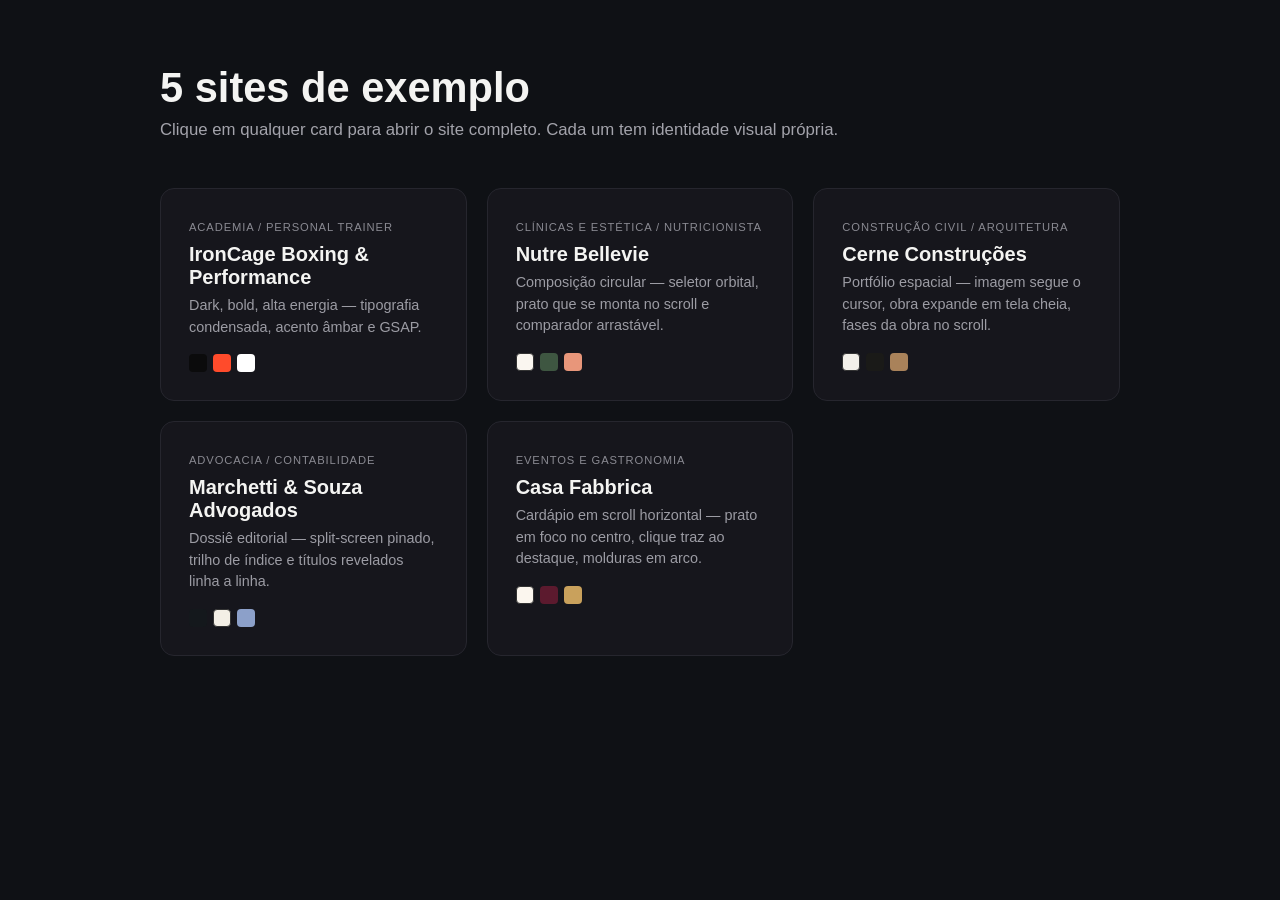
==== index.html @ dc3c498c "Initial commit: 5 premium website templates Academia (boxfit), nutricionista (orbital selector), con" ====
<!doctype html>
<html lang="pt-BR">
<head>
<meta charset="UTF-8">
<meta name="viewport" content="width=device-width, initial-scale=1.0">
<title>Templates — Índice</title>
<style>
  * { margin: 0; padding: 0; box-sizing: border-box; }
  body {
    font-family: -apple-system, "Segoe UI", Inter, Arial, sans-serif;
    background: #0f1115;
    color: #f4f4f2;
    min-height: 100vh;
    padding: 4rem 1.5rem;
  }
  .wrap { max-width: 960px; margin: 0 auto; }
  h1 { font-size: clamp(1.8rem, 4vw, 2.6rem); margin-bottom: 0.5rem; }
  p.lead { color: #a3a3ab; margin-bottom: 3rem; font-size: 1.05rem; }
  .grid {
    display: grid;
    grid-template-columns: repeat(auto-fit, minmax(260px, 1fr));
    gap: 1.25rem;
  }
  a.card {
    display: block;
    border: 1px solid #26262e;
    border-radius: 14px;
    padding: 1.75rem;
    text-decoration: none;
    color: inherit;
    background: #16161c;
    transition: transform 0.2s ease, border-color 0.2s ease, background 0.2s ease;
  }
  a.card:hover {
    transform: translateY(-3px);
    border-color: #444;
    background: #1c1c24;
  }
  .tag {
    display: inline-block;
    font-size: 0.7rem;
    letter-spacing: 0.08em;
    text-transform: uppercase;
    color: #8a8a92;
    margin-bottom: 0.6rem;
  }
  .card h2 { font-size: 1.25rem; margin-bottom: 0.4rem; }
  .card p { font-size: 0.9rem; color: #9c9ca4; line-height: 1.5; }
  .swatch { display: flex; gap: 6px; margin-top: 1rem; }
  .swatch span { width: 18px; height: 18px; border-radius: 4px; display: inline-block; }
</style>
</head>
<body>
  <div class="wrap">
    <h1>5 sites de exemplo</h1>
    <p class="lead">Clique em qualquer card para abrir o site completo. Cada um tem identidade visual própria.</p>
    <div class="grid">
      <a class="card" href="site-01-boxfit/index.html">
        <span class="tag">Academia / Personal Trainer</span>
        <h2>IronCage Boxing &amp; Performance</h2>
        <p>Dark, bold, alta energia — tipografia condensada, acento âmbar e GSAP.</p>
        <div class="swatch"><span style="background:#0B0B0C"></span><span style="background:#FF4B2B"></span><span style="background:#FFFFFF"></span></div>
      </a>
      <a class="card" href="site-02-nutricionista/index.html">
        <span class="tag">Clínicas e Estética / Nutricionista</span>
        <h2>Nutre Bellevie</h2>
        <p>Composição circular — seletor orbital, prato que se monta no scroll e comparador arrastável.</p>
        <div class="swatch"><span style="background:#FAF6F0;border:1px solid #333"></span><span style="background:#3E5641"></span><span style="background:#E8967A"></span></div>
      </a>
      <a class="card" href="site-03-construtora/index.html">
        <span class="tag">Construção Civil / Arquitetura</span>
        <h2>Cerne Construções</h2>
        <p>Portfólio espacial — imagem segue o cursor, obra expande em tela cheia, fases da obra no scroll.</p>
        <div class="swatch"><span style="background:#F3F0EA;border:1px solid #333"></span><span style="background:#1A1A18"></span><span style="background:#A9825A"></span></div>
      </a>
      <a class="card" href="site-04-advocacia/index.html">
        <span class="tag">Advocacia / Contabilidade</span>
        <h2>Marchetti &amp; Souza Advogados</h2>
        <p>Dossiê editorial — split-screen pinado, trilho de índice e títulos revelados linha a linha.</p>
        <div class="swatch"><span style="background:#14181C"></span><span style="background:#F3EFE6;border:1px solid #333"></span><span style="background:#8CA0C9"></span></div>
      </a>
      <a class="card" href="site-05-gastronomia/index.html">
        <span class="tag">Eventos e Gastronomia</span>
        <h2>Casa Fabbrica</h2>
        <p>Cardápio em scroll horizontal — prato em foco no centro, clique traz ao destaque, molduras em arco.</p>
        <div class="swatch"><span style="background:#FBF6EE;border:1px solid #333"></span><span style="background:#5C1A2E"></span><span style="background:#C9A15C"></span></div>
      </a>
    </div>
  </div>
</body>
</html>
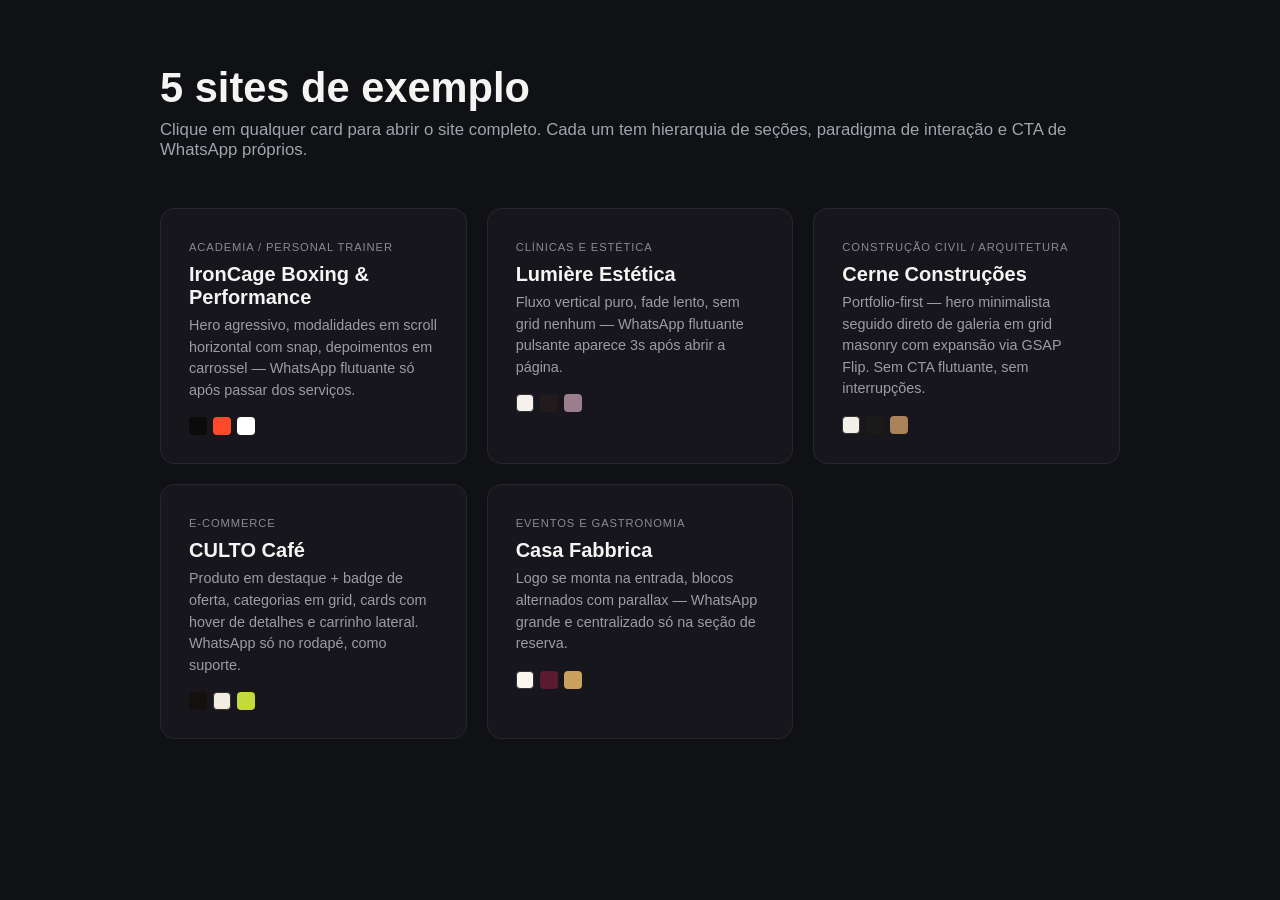
==== commit 69519f39: "Refactor all 5 templates: distinct section order, layout mechanic and WhatsApp CTA per niche Each si" ====
--- a/index.html
+++ b/index.html
@@ -53,36 +53,36 @@
 <body>
   <div class="wrap">
     <h1>5 sites de exemplo</h1>
-    <p class="lead">Clique em qualquer card para abrir o site completo. Cada um tem identidade visual própria.</p>
+    <p class="lead">Clique em qualquer card para abrir o site completo. Cada um tem hierarquia de seções, paradigma de interação e CTA de WhatsApp próprios.</p>
     <div class="grid">
       <a class="card" href="site-01-boxfit/index.html">
         <span class="tag">Academia / Personal Trainer</span>
         <h2>IronCage Boxing &amp; Performance</h2>
-        <p>Dark, bold, alta energia — tipografia condensada, acento âmbar e GSAP.</p>
+        <p>Hero agressivo, modalidades em scroll horizontal com snap, depoimentos em carrossel — WhatsApp flutuante só após passar dos serviços.</p>
         <div class="swatch"><span style="background:#0B0B0C"></span><span style="background:#FF4B2B"></span><span style="background:#FFFFFF"></span></div>
       </a>
       <a class="card" href="site-02-nutricionista/index.html">
-        <span class="tag">Clínicas e Estética / Nutricionista</span>
-        <h2>Nutre Bellevie</h2>
-        <p>Composição circular — seletor orbital, prato que se monta no scroll e comparador arrastável.</p>
-        <div class="swatch"><span style="background:#FAF6F0;border:1px solid #333"></span><span style="background:#3E5641"></span><span style="background:#E8967A"></span></div>
+        <span class="tag">Clínicas e Estética</span>
+        <h2>Lumière Estética</h2>
+        <p>Fluxo vertical puro, fade lento, sem grid nenhum — WhatsApp flutuante pulsante aparece 3s após abrir a página.</p>
+        <div class="swatch"><span style="background:#F6F1ED;border:1px solid #333"></span><span style="background:#211B1E"></span><span style="background:#9B7E8C"></span></div>
       </a>
       <a class="card" href="site-03-construtora/index.html">
         <span class="tag">Construção Civil / Arquitetura</span>
         <h2>Cerne Construções</h2>
-        <p>Portfólio espacial — imagem segue o cursor, obra expande em tela cheia, fases da obra no scroll.</p>
+        <p>Portfolio-first — hero minimalista seguido direto de galeria em grid masonry com expansão via GSAP Flip. Sem CTA flutuante, sem interrupções.</p>
         <div class="swatch"><span style="background:#F3F0EA;border:1px solid #333"></span><span style="background:#1A1A18"></span><span style="background:#A9825A"></span></div>
       </a>
-      <a class="card" href="site-04-advocacia/index.html">
-        <span class="tag">Advocacia / Contabilidade</span>
-        <h2>Marchetti &amp; Souza Advogados</h2>
-        <p>Dossiê editorial — split-screen pinado, trilho de índice e títulos revelados linha a linha.</p>
-        <div class="swatch"><span style="background:#14181C"></span><span style="background:#F3EFE6;border:1px solid #333"></span><span style="background:#8CA0C9"></span></div>
+      <a class="card" href="site-04-ecommerce/index.html">
+        <span class="tag">E-commerce</span>
+        <h2>CULTO Café</h2>
+        <p>Produto em destaque + badge de oferta, categorias em grid, cards com hover de detalhes e carrinho lateral. WhatsApp só no rodapé, como suporte.</p>
+        <div class="swatch"><span style="background:#14100D"></span><span style="background:#F2ECE1;border:1px solid #333"></span><span style="background:#C4D93B"></span></div>
       </a>
       <a class="card" href="site-05-gastronomia/index.html">
         <span class="tag">Eventos e Gastronomia</span>
         <h2>Casa Fabbrica</h2>
-        <p>Cardápio em scroll horizontal — prato em foco no centro, clique traz ao destaque, molduras em arco.</p>
+        <p>Logo se monta na entrada, blocos alternados com parallax — WhatsApp grande e centralizado só na seção de reserva.</p>
         <div class="swatch"><span style="background:#FBF6EE;border:1px solid #333"></span><span style="background:#5C1A2E"></span><span style="background:#C9A15C"></span></div>
       </a>
     </div>
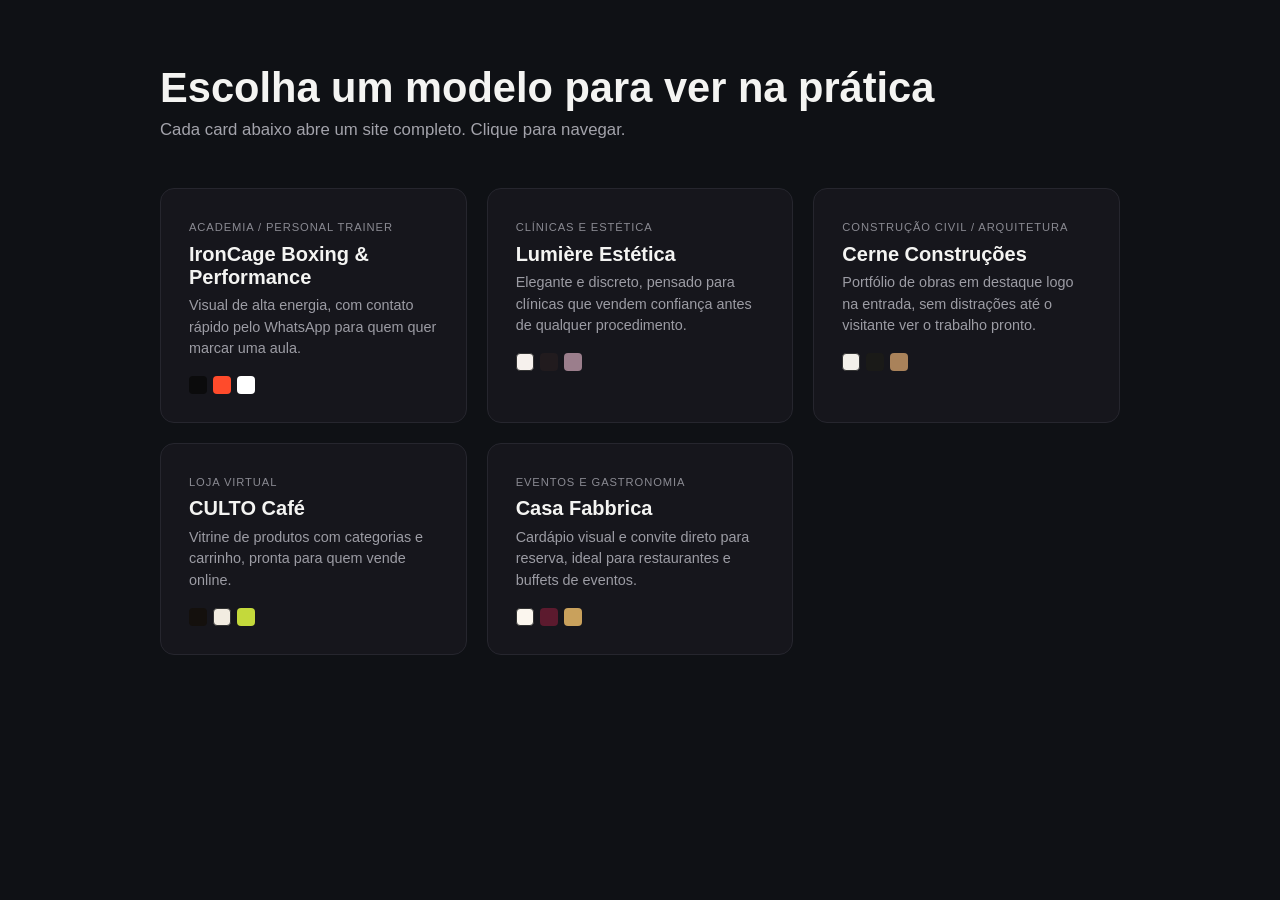
==== commit 41067b69: "Remove em dashes from all visible copy and simplify the landing page Em dashes read as an AI-writing" ====
--- a/index.html
+++ b/index.html
@@ -3,7 +3,7 @@
 <head>
 <meta charset="UTF-8">
 <meta name="viewport" content="width=device-width, initial-scale=1.0">
-<title>Templates — Índice</title>
+<title>Modelos de Site</title>
 <style>
   * { margin: 0; padding: 0; box-sizing: border-box; }
   body {
@@ -52,37 +52,37 @@
 </head>
 <body>
   <div class="wrap">
-    <h1>5 sites de exemplo</h1>
-    <p class="lead">Clique em qualquer card para abrir o site completo. Cada um tem hierarquia de seções, paradigma de interação e CTA de WhatsApp próprios.</p>
+    <h1>Escolha um modelo para ver na prática</h1>
+    <p class="lead">Cada card abaixo abre um site completo. Clique para navegar.</p>
     <div class="grid">
       <a class="card" href="site-01-boxfit/index.html">
         <span class="tag">Academia / Personal Trainer</span>
         <h2>IronCage Boxing &amp; Performance</h2>
-        <p>Hero agressivo, modalidades em scroll horizontal com snap, depoimentos em carrossel — WhatsApp flutuante só após passar dos serviços.</p>
+        <p>Visual de alta energia, com contato rápido pelo WhatsApp para quem quer marcar uma aula.</p>
         <div class="swatch"><span style="background:#0B0B0C"></span><span style="background:#FF4B2B"></span><span style="background:#FFFFFF"></span></div>
       </a>
       <a class="card" href="site-02-nutricionista/index.html">
         <span class="tag">Clínicas e Estética</span>
         <h2>Lumière Estética</h2>
-        <p>Fluxo vertical puro, fade lento, sem grid nenhum — WhatsApp flutuante pulsante aparece 3s após abrir a página.</p>
+        <p>Elegante e discreto, pensado para clínicas que vendem confiança antes de qualquer procedimento.</p>
         <div class="swatch"><span style="background:#F6F1ED;border:1px solid #333"></span><span style="background:#211B1E"></span><span style="background:#9B7E8C"></span></div>
       </a>
       <a class="card" href="site-03-construtora/index.html">
         <span class="tag">Construção Civil / Arquitetura</span>
         <h2>Cerne Construções</h2>
-        <p>Portfolio-first — hero minimalista seguido direto de galeria em grid masonry com expansão via GSAP Flip. Sem CTA flutuante, sem interrupções.</p>
+        <p>Portfólio de obras em destaque logo na entrada, sem distrações até o visitante ver o trabalho pronto.</p>
         <div class="swatch"><span style="background:#F3F0EA;border:1px solid #333"></span><span style="background:#1A1A18"></span><span style="background:#A9825A"></span></div>
       </a>
       <a class="card" href="site-04-ecommerce/index.html">
-        <span class="tag">E-commerce</span>
+        <span class="tag">Loja Virtual</span>
         <h2>CULTO Café</h2>
-        <p>Produto em destaque + badge de oferta, categorias em grid, cards com hover de detalhes e carrinho lateral. WhatsApp só no rodapé, como suporte.</p>
+        <p>Vitrine de produtos com categorias e carrinho, pronta para quem vende online.</p>
         <div class="swatch"><span style="background:#14100D"></span><span style="background:#F2ECE1;border:1px solid #333"></span><span style="background:#C4D93B"></span></div>
       </a>
       <a class="card" href="site-05-gastronomia/index.html">
         <span class="tag">Eventos e Gastronomia</span>
         <h2>Casa Fabbrica</h2>
-        <p>Logo se monta na entrada, blocos alternados com parallax — WhatsApp grande e centralizado só na seção de reserva.</p>
+        <p>Cardápio visual e convite direto para reserva, ideal para restaurantes e buffets de eventos.</p>
         <div class="swatch"><span style="background:#FBF6EE;border:1px solid #333"></span><span style="background:#5C1A2E"></span><span style="background:#C9A15C"></span></div>
       </a>
     </div>
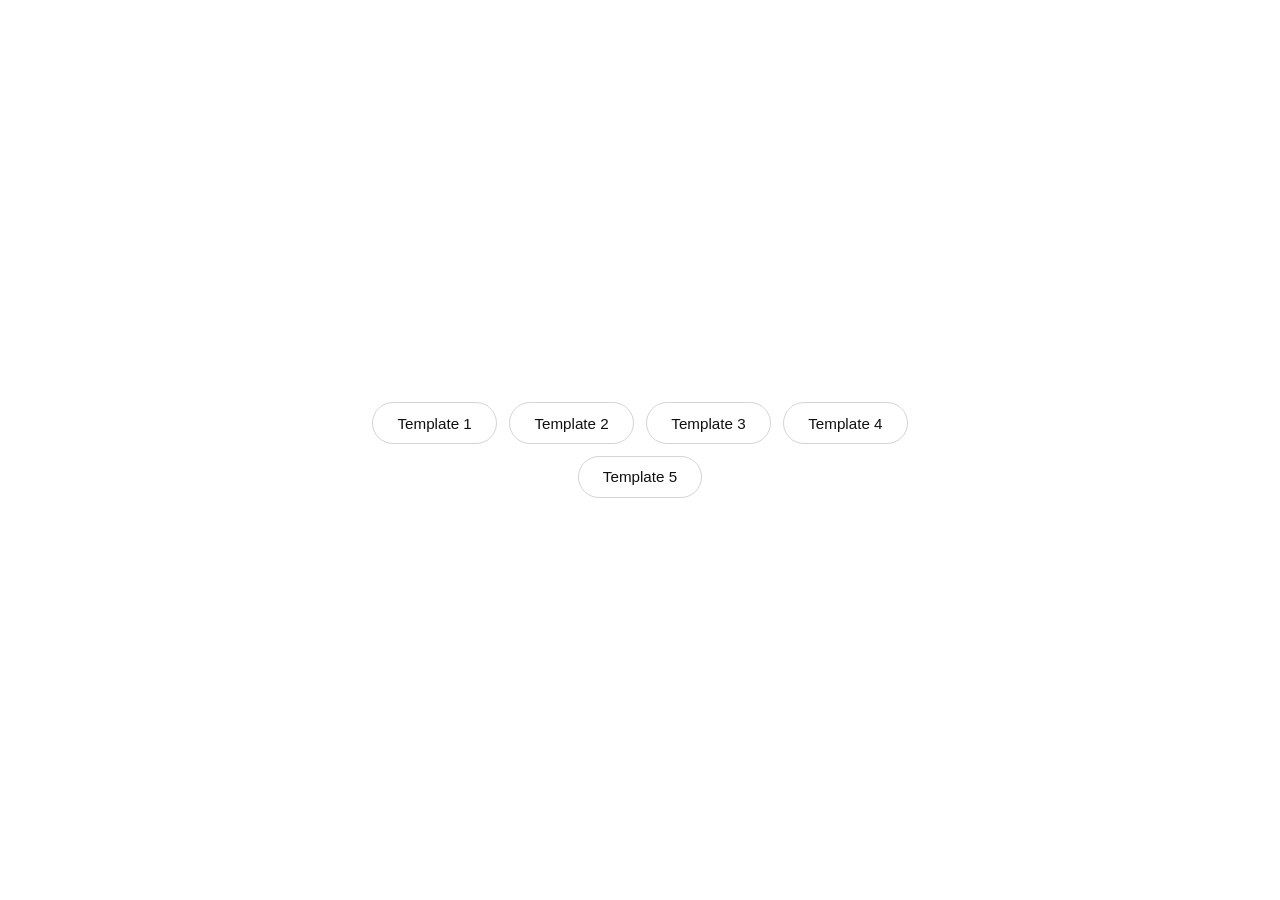
==== commit 06aedf33: "Simplify the landing page to a plain white list of template pills Replaced the dark card grid (busin" ====
--- a/index.html
+++ b/index.html
@@ -7,85 +7,45 @@
 <style>
   * { margin: 0; padding: 0; box-sizing: border-box; }
   body {
-    font-family: -apple-system, "Segoe UI", Inter, Arial, sans-serif;
-    background: #0f1115;
-    color: #f4f4f2;
+    font-family: -apple-system, "Segoe UI", Arial, sans-serif;
+    background: #ffffff;
+    color: #111111;
     min-height: 100vh;
-    padding: 4rem 1.5rem;
+    display: flex;
+    align-items: center;
+    justify-content: center;
+    padding: 2rem 1.5rem;
   }
-  .wrap { max-width: 960px; margin: 0 auto; }
-  h1 { font-size: clamp(1.8rem, 4vw, 2.6rem); margin-bottom: 0.5rem; }
-  p.lead { color: #a3a3ab; margin-bottom: 3rem; font-size: 1.05rem; }
-  .grid {
-    display: grid;
-    grid-template-columns: repeat(auto-fit, minmax(260px, 1fr));
-    gap: 1.25rem;
+  .list {
+    display: flex;
+    flex-wrap: wrap;
+    justify-content: center;
+    gap: 0.75rem;
+    max-width: 640px;
   }
-  a.card {
-    display: block;
-    border: 1px solid #26262e;
-    border-radius: 14px;
-    padding: 1.75rem;
+  a.pill {
+    display: inline-block;
+    padding: 0.75em 1.6em;
+    border: 1px solid #d5d5d5;
+    border-radius: 999px;
     text-decoration: none;
-    color: inherit;
-    background: #16161c;
-    transition: transform 0.2s ease, border-color 0.2s ease, background 0.2s ease;
+    color: #111111;
+    font-size: 0.95rem;
+    transition: border-color 0.15s ease, background 0.15s ease;
   }
-  a.card:hover {
-    transform: translateY(-3px);
-    border-color: #444;
-    background: #1c1c24;
+  a.pill:hover {
+    border-color: #111111;
+    background: #f5f5f5;
   }
-  .tag {
-    display: inline-block;
-    font-size: 0.7rem;
-    letter-spacing: 0.08em;
-    text-transform: uppercase;
-    color: #8a8a92;
-    margin-bottom: 0.6rem;
-  }
-  .card h2 { font-size: 1.25rem; margin-bottom: 0.4rem; }
-  .card p { font-size: 0.9rem; color: #9c9ca4; line-height: 1.5; }
-  .swatch { display: flex; gap: 6px; margin-top: 1rem; }
-  .swatch span { width: 18px; height: 18px; border-radius: 4px; display: inline-block; }
 </style>
 </head>
 <body>
-  <div class="wrap">
-    <h1>Escolha um modelo para ver na prática</h1>
-    <p class="lead">Cada card abaixo abre um site completo. Clique para navegar.</p>
-    <div class="grid">
-      <a class="card" href="site-01-boxfit/index.html">
-        <span class="tag">Academia / Personal Trainer</span>
-        <h2>IronCage Boxing &amp; Performance</h2>
-        <p>Visual de alta energia, com contato rápido pelo WhatsApp para quem quer marcar uma aula.</p>
-        <div class="swatch"><span style="background:#0B0B0C"></span><span style="background:#FF4B2B"></span><span style="background:#FFFFFF"></span></div>
-      </a>
-      <a class="card" href="site-02-nutricionista/index.html">
-        <span class="tag">Clínicas e Estética</span>
-        <h2>Lumière Estética</h2>
-        <p>Elegante e discreto, pensado para clínicas que vendem confiança antes de qualquer procedimento.</p>
-        <div class="swatch"><span style="background:#F6F1ED;border:1px solid #333"></span><span style="background:#211B1E"></span><span style="background:#9B7E8C"></span></div>
-      </a>
-      <a class="card" href="site-03-construtora/index.html">
-        <span class="tag">Construção Civil / Arquitetura</span>
-        <h2>Cerne Construções</h2>
-        <p>Portfólio de obras em destaque logo na entrada, sem distrações até o visitante ver o trabalho pronto.</p>
-        <div class="swatch"><span style="background:#F3F0EA;border:1px solid #333"></span><span style="background:#1A1A18"></span><span style="background:#A9825A"></span></div>
-      </a>
-      <a class="card" href="site-04-ecommerce/index.html">
-        <span class="tag">Loja Virtual</span>
-        <h2>CULTO Café</h2>
-        <p>Vitrine de produtos com categorias e carrinho, pronta para quem vende online.</p>
-        <div class="swatch"><span style="background:#14100D"></span><span style="background:#F2ECE1;border:1px solid #333"></span><span style="background:#C4D93B"></span></div>
-      </a>
-      <a class="card" href="site-05-gastronomia/index.html">
-        <span class="tag">Eventos e Gastronomia</span>
-        <h2>Casa Fabbrica</h2>
-        <p>Cardápio visual e convite direto para reserva, ideal para restaurantes e buffets de eventos.</p>
-        <div class="swatch"><span style="background:#FBF6EE;border:1px solid #333"></span><span style="background:#5C1A2E"></span><span style="background:#C9A15C"></span></div>
-      </a>
-    </div>
+  <div class="list">
+    <a class="pill" href="site-01-boxfit/index.html">Template 1</a>
+    <a class="pill" href="site-02-nutricionista/index.html">Template 2</a>
+    <a class="pill" href="site-03-construtora/index.html">Template 3</a>
+    <a class="pill" href="site-04-ecommerce/index.html">Template 4</a>
+    <a class="pill" href="site-05-gastronomia/index.html">Template 5</a>
   </div>
 </body>
 </html>
